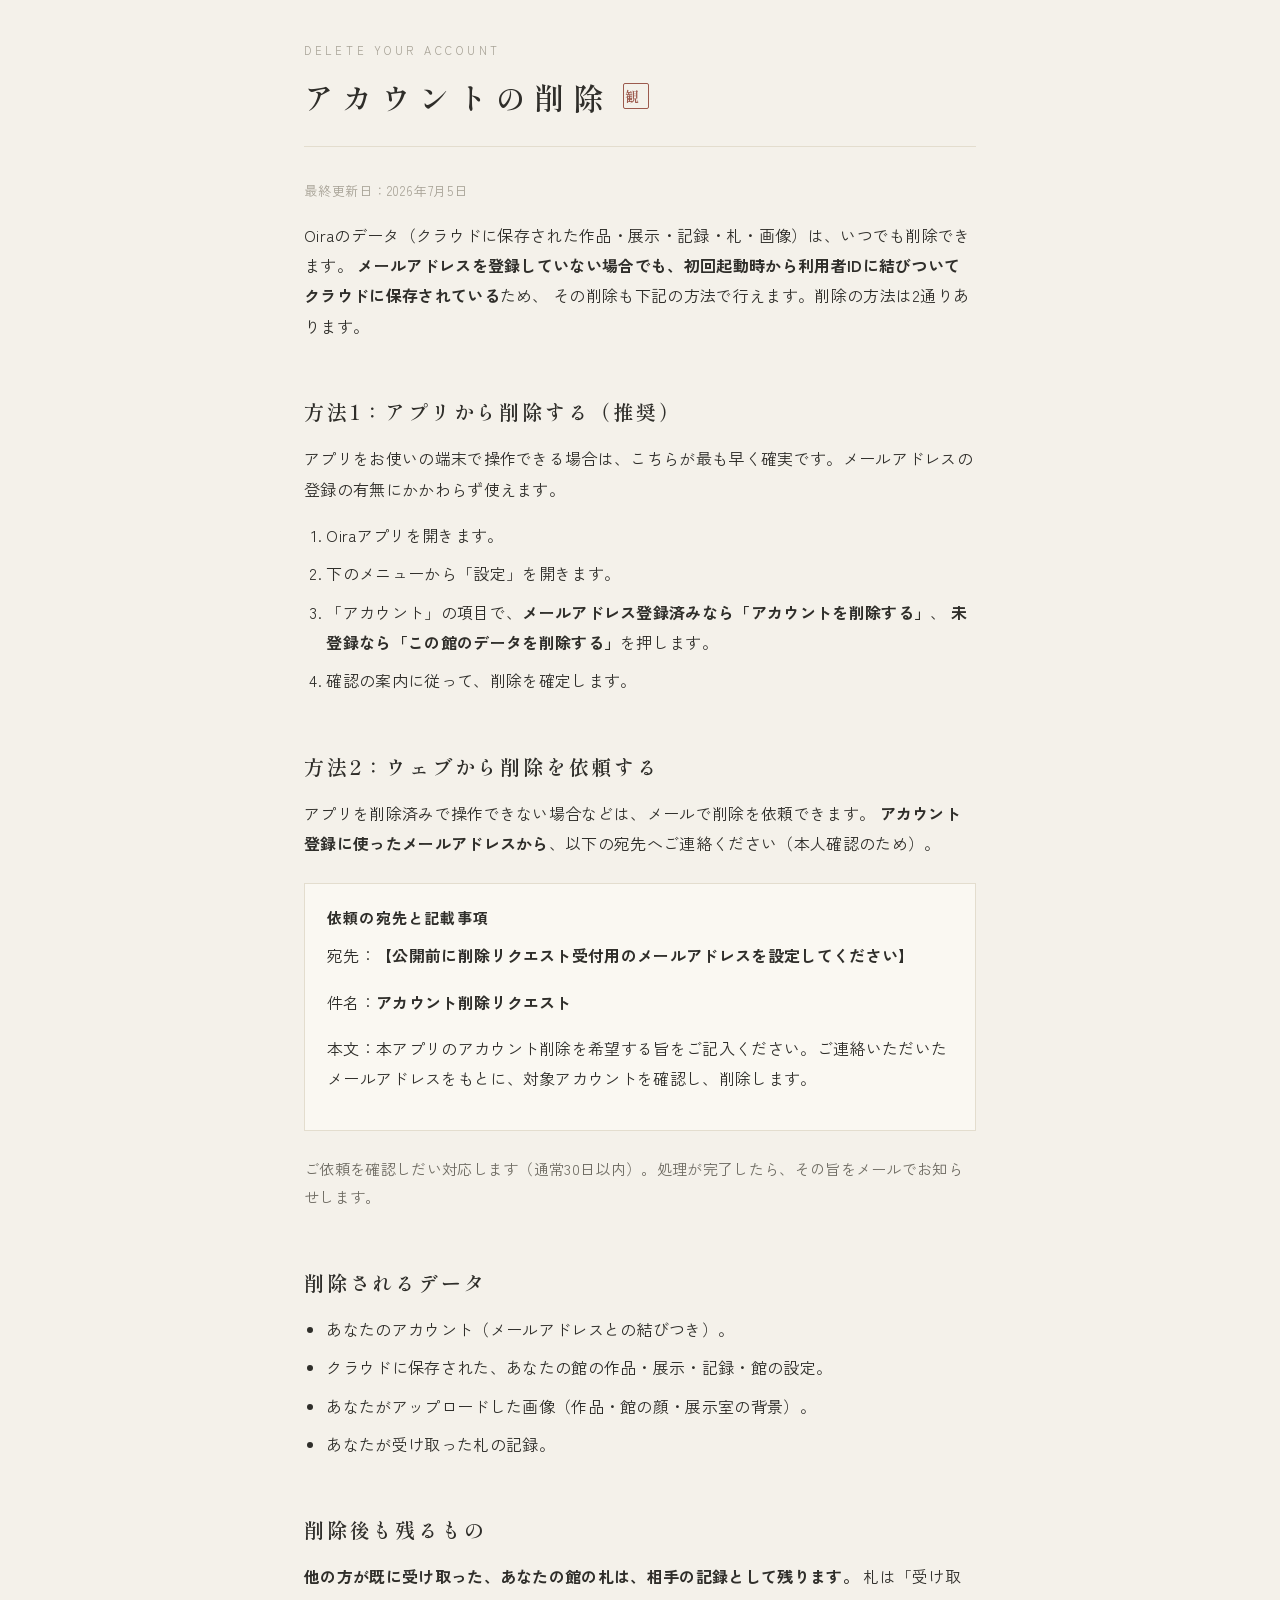
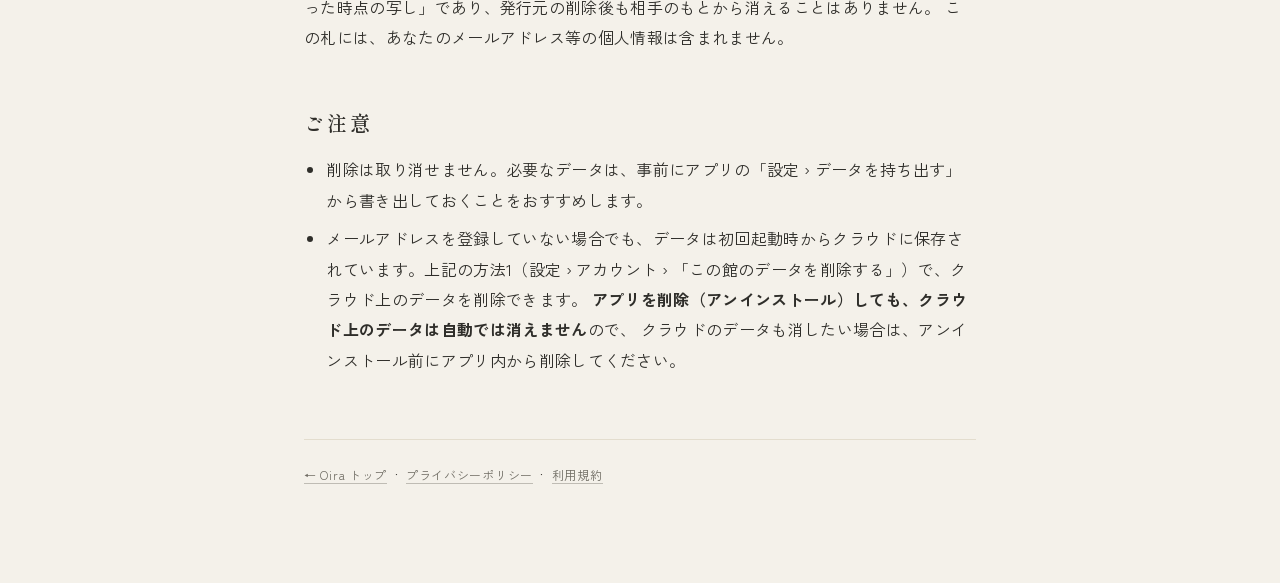
==== account-deletion.html @ 8b3f0af2 "公開Web 初版（プライバシーポリシー・利用規約・削除リクエスト・共有リンク受け皿・assetlinks） Co-Authored-By: Claude Fable 5 <noreply@anthro" ====
<!doctype html>
<html lang="ja">
  <head>
    <meta charset="utf-8" />
    <meta name="viewport" content="width=device-width, initial-scale=1" />
    <title>アカウントの削除リクエスト｜Oira</title>
    <meta name="description" content="Oira アカウント削除リクエスト — アプリ内からの削除手順と、ウェブからの削除依頼方法、削除されるデータの範囲。" />
    <link rel="preconnect" href="https://fonts.googleapis.com" />
    <link rel="preconnect" href="https://fonts.gstatic.com" crossorigin />
    <link href="https://fonts.googleapis.com/css2?family=Shippori+Mincho:wght@500;600&family=Zen+Kaku+Gothic+New:wght@400;500&display=swap" rel="stylesheet" />
    <link rel="stylesheet" href="/style.css" />
  </head>
  <body>
    <main class="wrap">
      <header class="masthead">
        <p class="kicker">DELETE YOUR ACCOUNT</p>
        <h1>アカウントの削除<span class="seal">観</span></h1>
      </header>

      <p class="meta">最終更新日：2026年7月5日</p>

      <p>
        Oiraのデータ（クラウドに保存された作品・展示・記録・札・画像）は、いつでも削除できます。
        <strong>メールアドレスを登録していない場合でも、初回起動時から利用者IDに結びついてクラウドに保存されている</strong>ため、
        その削除も下記の方法で行えます。削除の方法は2通りあります。
      </p>

      <h2>方法1：アプリから削除する（推奨）</h2>
      <p>アプリをお使いの端末で操作できる場合は、こちらが最も早く確実です。メールアドレスの登録の有無にかかわらず使えます。</p>
      <ol>
        <li>Oiraアプリを開きます。</li>
        <li>下のメニューから「設定」を開きます。</li>
        <li>「アカウント」の項目で、<strong>メールアドレス登録済みなら「アカウントを削除する」</strong>、
          <strong>未登録なら「この館のデータを削除する」</strong>を押します。</li>
        <li>確認の案内に従って、削除を確定します。</li>
      </ol>

      <h2>方法2：ウェブから削除を依頼する</h2>
      <p>
        アプリを削除済みで操作できない場合などは、メールで削除を依頼できます。
        <strong>アカウント登録に使ったメールアドレスから</strong>、以下の宛先へご連絡ください（本人確認のため）。
      </p>
      <div class="note">
        <h3>依頼の宛先と記載事項</h3>
        <p>宛先：<strong>【公開前に削除リクエスト受付用のメールアドレスを設定してください】</strong></p>
        <p>件名：<strong>アカウント削除リクエスト</strong></p>
        <p>本文：本アプリのアカウント削除を希望する旨をご記入ください。ご連絡いただいたメールアドレスをもとに、対象アカウントを確認し、削除します。</p>
      </div>
      <p class="lead">
        ご依頼を確認しだい対応します（通常30日以内）。処理が完了したら、その旨をメールでお知らせします。
      </p>

      <h2>削除されるデータ</h2>
      <ul>
        <li>あなたのアカウント（メールアドレスとの結びつき）。</li>
        <li>クラウドに保存された、あなたの館の作品・展示・記録・館の設定。</li>
        <li>あなたがアップロードした画像（作品・館の顔・展示室の背景）。</li>
        <li>あなたが受け取った札の記録。</li>
      </ul>

      <h2>削除後も残るもの</h2>
      <p>
        <strong>他の方が既に受け取った、あなたの館の札は、相手の記録として残ります。</strong>
        札は「受け取った時点の写し」であり、発行元の削除後も相手のもとから消えることはありません。
        この札には、あなたのメールアドレス等の個人情報は含まれません。
      </p>

      <h2>ご注意</h2>
      <ul>
        <li>削除は取り消せません。必要なデータは、事前にアプリの「設定 › データを持ち出す」から書き出しておくことをおすすめします。</li>
        <li>
          メールアドレスを登録していない場合でも、データは初回起動時からクラウドに保存されています。上記の方法1（設定 ›
          アカウント › 「この館のデータを削除する」）で、クラウド上のデータを削除できます。
          <strong>アプリを削除（アンインストール）しても、クラウド上のデータは自動では消えません</strong>ので、
          クラウドのデータも消したい場合は、アンインストール前にアプリ内から削除してください。
        </li>
      </ul>

      <footer>
        <p><a href="/">← Oira トップ</a> &nbsp;·&nbsp; <a href="/privacy.html">プライバシーポリシー</a> &nbsp;·&nbsp; <a href="/terms.html">利用規約</a></p>
      </footer>
    </main>
  </body>
</html>
---- style.css ----
/*
 * style.css — Oira 公開 Web（GitHub Pages ユーザーサイト）の共通スタイル（M23(1)）。
 *
 * アプリと同じ静謐な図録トーン（紙と墨、たった一点の朱）。装飾グラデーション・絵文字は使わない。
 * 色トークンはアプリ src/theme/tokens.ts に対応（paper/ink/soft/rule/seal）。
 */

:root {
  --paper: #f4f1ea;
  --card: #faf8f2;
  --ink: #2f2e2a;
  --soft: #6f6c63;
  --faint: #a7a296;
  --rule: #e3ddce;
  --rule-strong: #cfc8b6;
  --seal: #9c5a4d;
  --danger: #b5524a;
  --mincho: 'Shippori Mincho', 'Hiragino Mincho ProN', 'Yu Mincho', serif;
  --gothic: 'Zen Kaku Gothic New', 'Hiragino Sans', 'Yu Gothic', sans-serif;
}

* {
  box-sizing: border-box;
}

html {
  -webkit-text-size-adjust: 100%;
}

body {
  margin: 0;
  background: var(--paper);
  color: var(--ink);
  font-family: var(--gothic);
  font-size: 16px;
  line-height: 1.9;
  letter-spacing: 0.02em;
  -webkit-font-smoothing: antialiased;
}

.wrap {
  max-width: 720px;
  margin: 0 auto;
  padding: 40px 24px 80px;
}

/* ヘッダ（館銘＋朱の印） */
.masthead {
  border-bottom: 1px solid var(--rule);
  padding-bottom: 20px;
  margin-bottom: 32px;
}

.masthead .kicker {
  font-family: var(--gothic);
  font-size: 11px;
  letter-spacing: 0.34em;
  color: var(--faint);
  margin: 0 0 8px;
  text-transform: uppercase;
}

.masthead h1 {
  font-family: var(--mincho);
  font-weight: 600;
  font-size: 30px;
  letter-spacing: 0.28em;
  margin: 0;
  display: inline-block;
}

/* 朱の印（唯一の差し色。装飾ではなく「観」の一点） */
.seal {
  display: inline-block;
  margin-left: 12px;
  width: 26px;
  height: 26px;
  line-height: 24px;
  text-align: center;
  border: 1px solid var(--seal);
  color: var(--seal);
  font-family: var(--mincho);
  font-size: 14px;
  vertical-align: 8px;
  border-radius: 2px;
}

h2 {
  font-family: var(--mincho);
  font-weight: 600;
  font-size: 20px;
  letter-spacing: 0.14em;
  margin: 44px 0 12px;
  padding-top: 8px;
}

h3 {
  font-family: var(--gothic);
  font-weight: 600;
  font-size: 15px;
  letter-spacing: 0.08em;
  margin: 28px 0 8px;
  color: var(--ink);
}

p {
  margin: 0 0 16px;
  color: var(--ink);
}

.lead {
  color: var(--soft);
  font-size: 15px;
}

.meta {
  color: var(--faint);
  font-size: 13px;
  letter-spacing: 0.06em;
}

ul,
ol {
  margin: 0 0 16px;
  padding-left: 1.4em;
}

li {
  margin: 0 0 8px;
}

a {
  color: var(--seal);
  text-decoration: none;
  border-bottom: 1px solid rgba(156, 90, 77, 0.4);
}

a:hover {
  border-bottom-color: var(--seal);
}

hr {
  border: 0;
  border-top: 1px solid var(--rule);
  margin: 40px 0;
}

/* 目次・ページ間リンクのカード */
.index {
  list-style: none;
  padding: 0;
  margin: 24px 0 0;
}

.index li {
  border-top: 1px solid var(--rule);
  margin: 0;
}

.index li:last-child {
  border-bottom: 1px solid var(--rule);
}

.index a {
  display: block;
  padding: 18px 4px;
  border-bottom: none;
  color: var(--ink);
}

.index a .t {
  font-family: var(--mincho);
  font-size: 17px;
  letter-spacing: 0.1em;
}

.index a .d {
  display: block;
  color: var(--soft);
  font-size: 13px;
  margin-top: 4px;
  letter-spacing: 0.02em;
}

/* 強調ボックス（削除リクエストの手順など） */
.note {
  background: var(--card);
  border: 1px solid var(--rule);
  padding: 20px 22px;
  margin: 24px 0;
}

.note h3 {
  margin-top: 0;
}

/* ボタン（アプリで開く 等） */
.btn {
  display: inline-block;
  font-family: var(--gothic);
  font-size: 15px;
  letter-spacing: 0.08em;
  padding: 14px 26px;
  min-height: 44px;
  border: 1px solid var(--ink);
  color: var(--ink);
  background: var(--card);
  border-radius: 2px;
  cursor: pointer;
}

.btn.primary {
  background: var(--ink);
  color: var(--paper);
  border-color: var(--ink);
}

.btn + .btn {
  margin-left: 12px;
}

footer {
  margin-top: 64px;
  padding-top: 24px;
  border-top: 1px solid var(--rule);
  color: var(--faint);
  font-size: 12px;
  letter-spacing: 0.06em;
}

footer a {
  color: var(--soft);
  border-bottom-color: rgba(111, 108, 99, 0.4);
}

/* 受け皿ページ（/m/<code>）中央寄せ */
.center {
  text-align: center;
  padding-top: 8vh;
}

.center .btn {
  margin: 6px;
}

.code-chip {
  display: inline-block;
  font-family: var(--mincho);
  font-size: 22px;
  letter-spacing: 0.24em;
  border: 1px solid var(--rule-strong);
  padding: 6px 18px;
  margin: 4px 0 20px;
  background: var(--card);
}

@media (max-width: 480px) {
  .wrap {
    padding: 28px 18px 64px;
  }
  .masthead h1 {
    font-size: 24px;
    letter-spacing: 0.2em;
  }
  .btn + .btn {
    margin-left: 0;
    margin-top: 12px;
  }
}
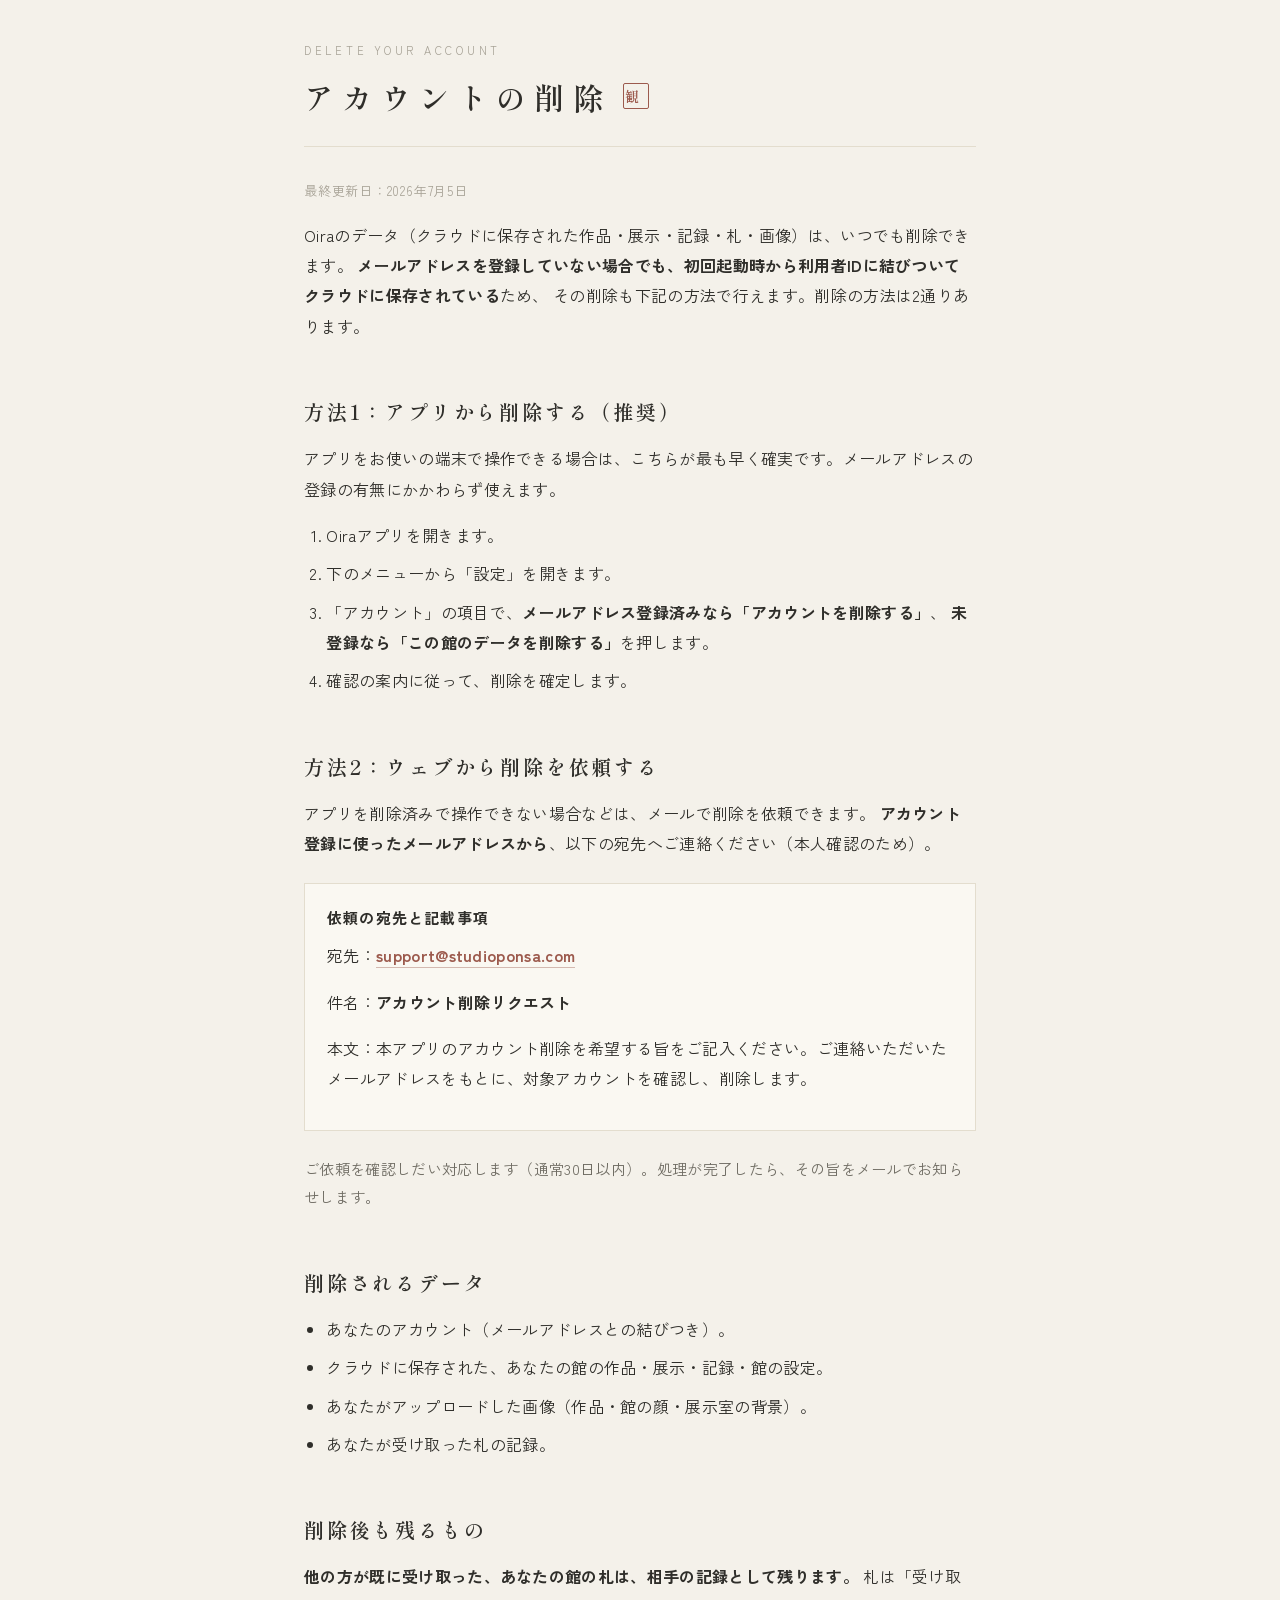
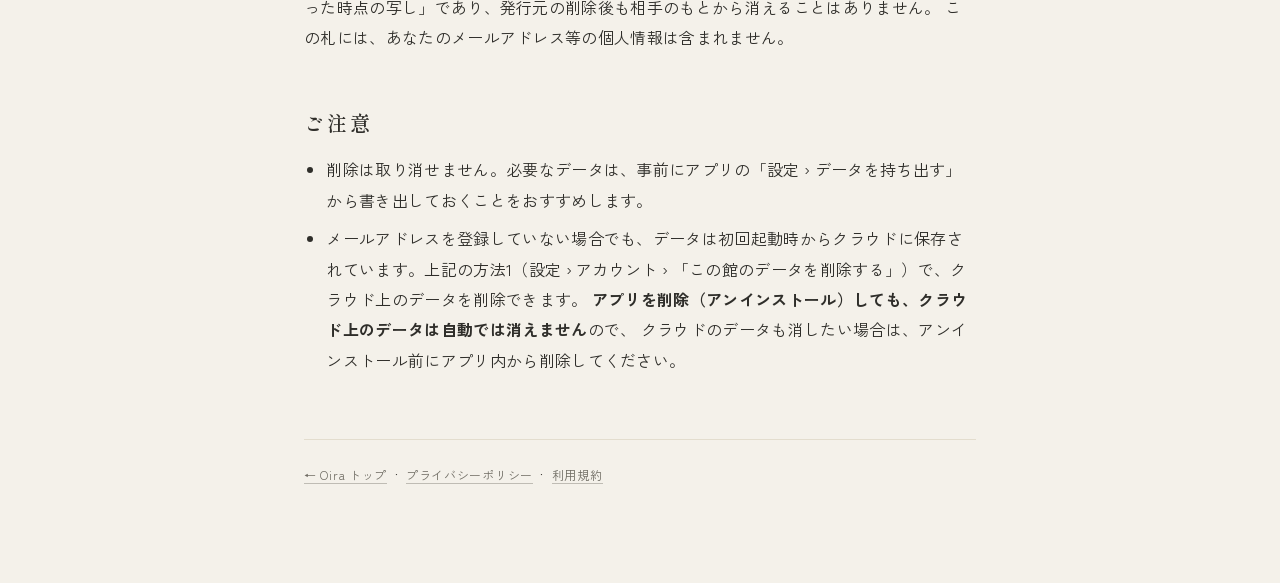
==== commit 07e3de35: "公開文書を更新（連絡先・事業者名の実値化、最終利用日時の記録、Sentry 記載削除） - privacy.html: 決定 #71（メール未登録IDの最終利用日時を記録）を反映・   Sentry " ====
--- a/account-deletion.html
+++ b/account-deletion.html
@@ -42,7 +42,7 @@
       </p>
       <div class="note">
         <h3>依頼の宛先と記載事項</h3>
-        <p>宛先：<strong>【公開前に削除リクエスト受付用のメールアドレスを設定してください】</strong></p>
+        <p>宛先：<strong><a href="mailto:support@studioponsa.com">support@studioponsa.com</a></strong></p>
         <p>件名：<strong>アカウント削除リクエスト</strong></p>
         <p>本文：本アプリのアカウント削除を希望する旨をご記入ください。ご連絡いただいたメールアドレスをもとに、対象アカウントを確認し、削除します。</p>
       </div>
